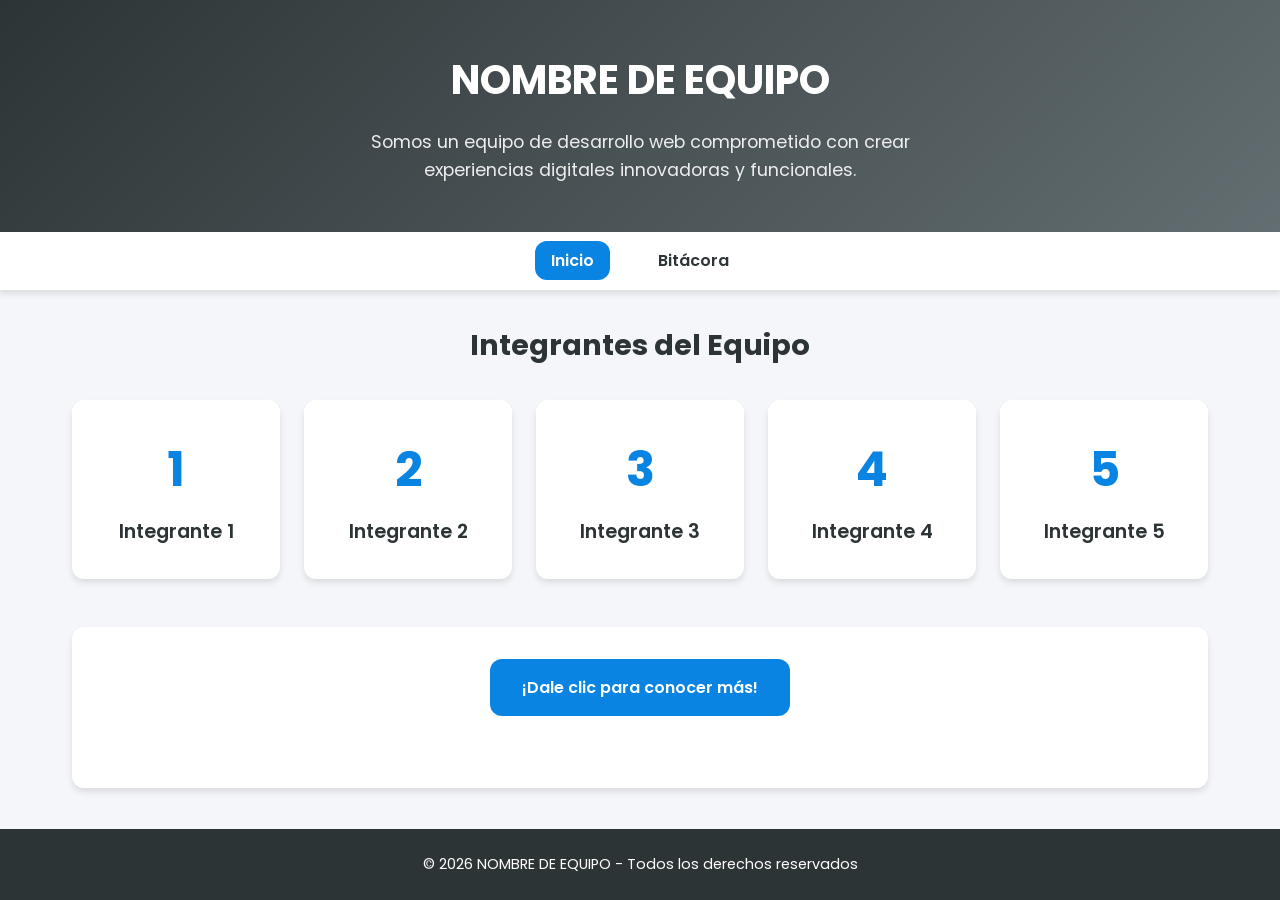
==== index.html @ 1806ba80 "origin" ====
<!DOCTYPE html>
<html lang="es">
<head>
    <meta charset="UTF-8">
    <meta name="viewport" content="width=device-width, initial-scale=1.0">
    <title> NOMBRE DE EQUIPO - Portada</title>
    <link rel="preconnect" href="https://fonts.googleapis.com">
    <link rel="preconnect" href="https://fonts.gstatic.com" crossorigin>
    <link href="https://fonts.googleapis.com/css2?family=Poppins:wght@400;600;700&display=swap" rel="stylesheet">
    <link rel="stylesheet" href="css/styles.css">
</head>
<body>
    <header class="portada-header">
        <h1 class="titulo-equipo"> NOMBRE DE EQUIPO</h1>
        <p class="presentacion-equipo">Somos un equipo de desarrollo web comprometido con crear experiencias digitales innovadoras y funcionales.</p>
    </header>

    <nav class="navegacion">
        <ul class="menu-navegacion">
            <li><a href="index.html" class="enlace-nav activo">Inicio</a></li>
            <li><a href="bitacora.html" class="enlace-nav">Bitácora</a></li>
        </ul>
    </nav>

    <main class="contenido-principal">
        <section class="seccion-integrantes">
            <h2 class="subtitulo">Integrantes del Equipo</h2>
            <div class="lista-integrantes">
                <a href="integrante1.html" class="tarjeta-integrante">
                    <span class="numero-integrante">1</span>
                    <span class="nombre-integrante">Integrante 1</span>
                </a>
                <a href="integrante2.html" class="tarjeta-integrante">
                    <span class="numero-integrante">2</span>
                    <span class="nombre-integrante">Integrante 2</span>
                </a>
                <a href="integrante3.html" class="tarjeta-integrante">
                    <span class="numero-integrante">3</span>
                    <span class="nombre-integrante">Integrante 3</span>
                </a>
                <a href="integrante4.html" class="tarjeta-integrante">
                    <span class="numero-integrante">4</span>
                    <span class="nombre-integrante">Integrante 4</span>
                </a>
                <a href="integrante5.html" class="tarjeta-integrante">
                    <span class="numero-integrante">5</span>
                    <span class="nombre-integrante">Integrante 5</span>
                </a>
            </div>
        </section>

        <section class="seccion-interactividad">
            <button id="boton-saludo" class="boton-interactivo">¡Dale clic para conocer más!</button>
            <p id="mensaje-salida" class="mensaje-dinamico"></p>
        </section>
    </main>

    <footer class="pie-pagina">
        <p>&copy; 2026  NOMBRE DE EQUIPO - Todos los derechos reservados</p>
    </footer>

    <script src="js/main.js"></script>
</body>
</html>
---- css/styles.css ----
* {
    margin: 0;
    padding: 0;
    box-sizing: border-box;
}

:root {
    --color-primario: #2d3436;
    --color-secundario: #636e72;
    --color-acento: #0984e3;
    --color-fondo: #f5f6fa;
    --color-blanco: #ffffff;
    --sombra: 0 4px 6px rgba(0, 0, 0, 0.1);
    --radio-borde: 12px;
}

body {
    font-family: 'Poppins', sans-serif;
    background-color: var(--color-fondo);
    color: var(--color-primario);
    line-height: 1.6;
    min-height: 100vh;
    display: flex;
    flex-direction: column;
}

header, footer {
    background-color: var(--color-primario);
    color: var(--color-blanco);
    padding: 1.5rem 2rem;
    text-align: center;
}

.portada-header {
    padding: 3rem 2rem;
    background: linear-gradient(135deg, var(--color-primario) 0%, var(--color-secundario) 100%);
}

.titulo-equipo {
    font-size: 2.5rem;
    font-weight: 700;
    margin-bottom: 1rem;
}

.presentacion-equipo {
    font-size: 1.1rem;
    max-width: 600px;
    margin: 0 auto;
    opacity: 0.9;
}

.navegacion {
    background-color: var(--color-blanco);
    box-shadow: var(--sombra);
    position: sticky;
    top: 0;
    z-index: 100;
}

.menu-navegacion {
    list-style: none;
    display: flex;
    justify-content: center;
    gap: 2rem;
    padding: 1rem;
    max-width: 1200px;
    margin: 0 auto;
}

.enlace-nav {
    text-decoration: none;
    color: var(--color-primario);
    font-weight: 600;
    padding: 0.5rem 1rem;
    border-radius: var(--radio-borde);
    transition: all 0.3s ease;
}

.enlace-nav:hover,
.enlace-nav.activo {
    background-color: var(--color-acento);
    color: var(--color-blanco);
}

.contenido-principal {
    flex: 1;
    padding: 2rem;
    max-width: 1200px;
    margin: 0 auto;
    width: 100%;
}

.subtitulo {
    font-size: 1.8rem;
    text-align: center;
    margin-bottom: 2rem;
    color: var(--color-primario);
}

.lista-integrantes {
    display: grid;
    grid-template-columns: repeat(auto-fit, minmax(200px, 1fr));
    gap: 1.5rem;
    margin-bottom: 3rem;
}

.tarjeta-integrante {
    display: flex;
    flex-direction: column;
    align-items: center;
    justify-content: center;
    background-color: var(--color-blanco);
    padding: 2rem;
    border-radius: var(--radio-borde);
    box-shadow: var(--sombra);
    text-decoration: none;
    color: var(--color-primario);
    transition: all 0.3s ease;
}

.tarjeta-integrante:hover {
    transform: translateY(-5px);
    box-shadow: 0 8px 12px rgba(0, 0, 0, 0.15);
}

.numero-integrante {
    font-size: 3rem;
    font-weight: 700;
    color: var(--color-acento);
    margin-bottom: 0.5rem;
}

.nombre-integrante {
    font-size: 1.2rem;
    font-weight: 600;
}

.seccion-interactividad {
    text-align: center;
    padding: 2rem;
    background-color: var(--color-blanco);
    border-radius: var(--radio-borde);
    box-shadow: var(--sombra);
}

.boton-interactivo {
    background-color: var(--color-acento);
    color: var(--color-blanco);
    border: none;
    padding: 1rem 2rem;
    font-size: 1rem;
    font-weight: 600;
    border-radius: var(--radio-borde);
    cursor: pointer;
    transition: all 0.3s ease;
    font-family: inherit;
}

.boton-interactivo:hover {
    background-color: #0769b5;
    transform: scale(1.05);
}

.mensaje-dinamico {
    margin-top: 1rem;
    font-size: 1.1rem;
    color: var(--color-acento);
    min-height: 1.5rem;
}

.pie-pagina {
    font-size: 0.9rem;
    margin-top: auto;
}

.tarjeta-presentacion {
    background-color: var(--color-blanco);
    border-radius: var(--radio-borde);
    box-shadow: var(--sombra);
    max-width: 600px;
    margin: 0 auto;
    overflow: hidden;
}

.tarjeta-header {
    background: linear-gradient(135deg, var(--color-acento) 0%, #74b9ff 100%);
    padding: 2rem;
    display: flex;
    flex-direction: column;
    align-items: center;
    gap: 1rem;
}

.foto-perfil {
    width: 150px;
    height: 150px;
    border-radius: 50%;
    object-fit: cover;
    border: 4px solid var(--color-blanco);
    background-color: var(--color-secundario);
}

.boton-cambiar-foto {
    background-color: var(--color-blanco);
    color: var(--color-acento);
    border: none;
    padding: 0.5rem 1rem;
    border-radius: var(--radio-borde);
    cursor: pointer;
    font-weight: 600;
    font-family: inherit;
    transition: all 0.3s ease;
}

.boton-cambiar-foto:hover {
    transform: scale(1.05);
}

.tarjeta-contenido {
    padding: 2rem;
}

.nombre-completo {
    font-size: 1.8rem;
    margin-bottom: 1rem;
    color: var(--color-primario);
}

.ubicacion,
.edad {
    margin-bottom: 0.5rem;
    font-size: 1rem;
}

.titulo-seccion {
    font-size: 1.2rem;
    margin-top: 1.5rem;
    margin-bottom: 0.75rem;
    color: var(--color-acento);
}

.lista-elementos {
    list-style-position: inside;
    padding-left: 0.5rem;
}

.lista-elementos li {
    padding: 0.25rem 0;
    color: var(--color-secundario);
}

.boton-mostrar-mas {
    display: block;
    width: 100%;
    margin-top: 1.5rem;
    padding: 0.75rem;
    background-color: var(--color-acento);
    color: var(--color-blanco);
    border: none;
    border-radius: var(--radio-borde);
    font-size: 1rem;
    font-weight: 600;
    cursor: pointer;
    font-family: inherit;
    transition: all 0.3s ease;
}

.boton-mostrar-mas:hover {
    background-color: #0769b5;
}

.info-extra {
    margin-top: 1rem;
    padding: 1rem;
    background-color: var(--color-fondo);
    border-radius: var(--radio-borde);
    transition: all 0.3s ease;
}

.info-extra.oculto {
    display: none;
}

.seccion-bitacora {
    background-color: var(--color-blanco);
    border-radius: var(--radio-borde);
    box-shadow: var(--sombra);
    padding: 2rem;
}

.entrada-bitacora {
    padding: 1.5rem;
    border-left: 4px solid var(--color-acento);
    margin-bottom: 1.5rem;
    background-color: var(--color-fondo);
    border-radius: 0 var(--radio-borde) var(--radio-borde) 0;
}

.fecha-entrada {
    font-size: 0.85rem;
    color: var(--color-secundario);
    margin-bottom: 0.5rem;
}

.titulo-entrada {
    font-size: 1.3rem;
    margin-bottom: 0.75rem;
    color: var(--color-primario);
}

.contenido-entrada {
    color: var(--color-secundario);
    line-height: 1.7;
}

@media (max-width: 900px) {
    .titulo-equipo {
        font-size: 2rem;
    }
    
    .menu-navegacion {
        gap: 1rem;
    }
    
    .lista-integrantes {
        grid-template-columns: repeat(2, 1fr);
    }
}

@media (max-width: 400px) {
    header, footer {
        padding: 1rem;
    }
    
    .titulo-equipo {
        font-size: 1.5rem;
    }
    
    .presentacion-equipo {
        font-size: 1rem;
    }
    
    .menu-navegacion {
        flex-direction: column;
        align-items: center;
        gap: 0.5rem;
    }
    
    .lista-integrantes {
        grid-template-columns: 1fr;
    }
    
    .tarjeta-contenido {
        padding: 1rem;
    }
    
    .foto-perfil {
        width: 120px;
        height: 120px;
    }
}
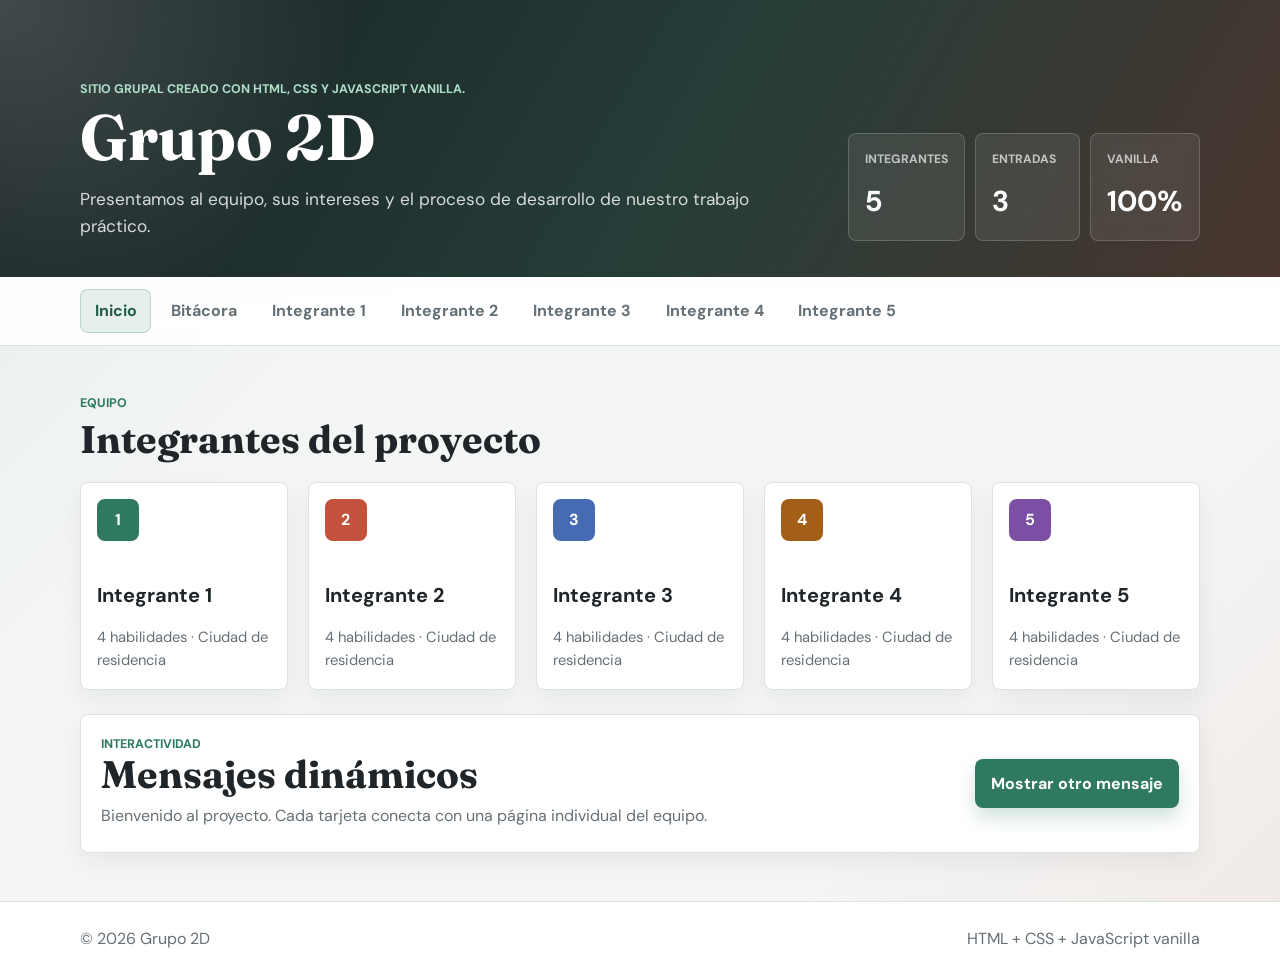
==== commit 6d21ae08: "feat: base style" ====
--- a/index.html
+++ b/index.html
@@ -3,62 +3,15 @@
 <head>
     <meta charset="UTF-8">
     <meta name="viewport" content="width=device-width, initial-scale=1.0">
-    <title> NOMBRE DE EQUIPO - Portada</title>
+    <title>Grupo 2D - Portada</title>
     <link rel="preconnect" href="https://fonts.googleapis.com">
     <link rel="preconnect" href="https://fonts.gstatic.com" crossorigin>
-    <link href="https://fonts.googleapis.com/css2?family=Poppins:wght@400;600;700&display=swap" rel="stylesheet">
+    <link href="https://fonts.googleapis.com/css2?family=DM+Sans:wght@400;500;700&family=Fraunces:opsz,wght@9..144,700&display=swap" rel="stylesheet">
     <link rel="stylesheet" href="css/styles.css">
 </head>
-<body>
-    <header class="portada-header">
-        <h1 class="titulo-equipo"> NOMBRE DE EQUIPO</h1>
-        <p class="presentacion-equipo">Somos un equipo de desarrollo web comprometido con crear experiencias digitales innovadoras y funcionales.</p>
-    </header>
-
-    <nav class="navegacion">
-        <ul class="menu-navegacion">
-            <li><a href="index.html" class="enlace-nav activo">Inicio</a></li>
-            <li><a href="bitacora.html" class="enlace-nav">Bitácora</a></li>
-        </ul>
-    </nav>
-
-    <main class="contenido-principal">
-        <section class="seccion-integrantes">
-            <h2 class="subtitulo">Integrantes del Equipo</h2>
-            <div class="lista-integrantes">
-                <a href="integrante1.html" class="tarjeta-integrante">
-                    <span class="numero-integrante">1</span>
-                    <span class="nombre-integrante">Integrante 1</span>
-                </a>
-                <a href="integrante2.html" class="tarjeta-integrante">
-                    <span class="numero-integrante">2</span>
-                    <span class="nombre-integrante">Integrante 2</span>
-                </a>
-                <a href="integrante3.html" class="tarjeta-integrante">
-                    <span class="numero-integrante">3</span>
-                    <span class="nombre-integrante">Integrante 3</span>
-                </a>
-                <a href="integrante4.html" class="tarjeta-integrante">
-                    <span class="numero-integrante">4</span>
-                    <span class="nombre-integrante">Integrante 4</span>
-                </a>
-                <a href="integrante5.html" class="tarjeta-integrante">
-                    <span class="numero-integrante">5</span>
-                    <span class="nombre-integrante">Integrante 5</span>
-                </a>
-            </div>
-        </section>
-
-        <section class="seccion-interactividad">
-            <button id="boton-saludo" class="boton-interactivo">¡Dale clic para conocer más!</button>
-            <p id="mensaje-salida" class="mensaje-dinamico"></p>
-        </section>
-    </main>
-
-    <footer class="pie-pagina">
-        <p>&copy; 2026  NOMBRE DE EQUIPO - Todos los derechos reservados</p>
-    </footer>
-
-    <script src="js/main.js"></script>
+<body data-page="home">
+    <div id="app"></div>
+    <script src="js/data.js"></script>
+    <script src="js/app.js"></script>
 </body>
-</html>+</html>
--- a/css/styles.css
+++ b/css/styles.css
@@ -1,361 +1,486 @@
+:root {
+    --color-ink: #1f2528;
+    --color-muted: #657076;
+    --color-paper: #f4f6f5;
+    --color-surface: #ffffff;
+    --color-line: #dce2df;
+    --color-primary: #2f7a5f;
+    --color-primary-dark: #235d49;
+    --color-coral: #c4513b;
+    --color-gold: #a35f16;
+    --shadow-soft: 0 18px 45px rgba(31, 37, 40, 0.11);
+    --radius: 8px;
+    --container: 1120px;
+}
+
 * {
+    box-sizing: border-box;
     margin: 0;
     padding: 0;
-    box-sizing: border-box;
-}
-
-:root {
-    --color-primario: #2d3436;
-    --color-secundario: #636e72;
-    --color-acento: #0984e3;
-    --color-fondo: #f5f6fa;
-    --color-blanco: #ffffff;
-    --sombra: 0 4px 6px rgba(0, 0, 0, 0.1);
-    --radio-borde: 12px;
+}
+
+html {
+    min-width: 320px;
+    scroll-behavior: smooth;
 }
 
 body {
-    font-family: 'Poppins', sans-serif;
-    background-color: var(--color-fondo);
-    color: var(--color-primario);
+    min-height: 100vh;
+    background:
+        linear-gradient(135deg, rgba(47, 122, 95, 0.08), transparent 32rem),
+        linear-gradient(315deg, rgba(196, 81, 59, 0.08), transparent 28rem),
+        var(--color-paper);
+    color: var(--color-ink);
+    font-family: "DM Sans", "Segoe UI", sans-serif;
     line-height: 1.6;
-    min-height: 100vh;
-    display: flex;
-    flex-direction: column;
-}
-
-header, footer {
-    background-color: var(--color-primario);
-    color: var(--color-blanco);
-    padding: 1.5rem 2rem;
-    text-align: center;
-}
-
-.portada-header {
-    padding: 3rem 2rem;
-    background: linear-gradient(135deg, var(--color-primario) 0%, var(--color-secundario) 100%);
-}
-
-.titulo-equipo {
-    font-size: 2.5rem;
-    font-weight: 700;
-    margin-bottom: 1rem;
-}
-
-.presentacion-equipo {
-    font-size: 1.1rem;
-    max-width: 600px;
-    margin: 0 auto;
-    opacity: 0.9;
-}
-
-.navegacion {
-    background-color: var(--color-blanco);
-    box-shadow: var(--sombra);
+}
+
+a {
+    color: inherit;
+}
+
+button {
+    font: inherit;
+}
+
+img {
+    display: block;
+    max-width: 100%;
+}
+
+.container {
+    width: min(100% - 2rem, var(--container));
+    margin-inline: auto;
+}
+
+.site-header {
+    padding: 4rem 0 2.25rem;
+    color: var(--color-surface);
+    background:
+        radial-gradient(circle at top left, rgba(255, 255, 255, 0.18), transparent 22rem),
+        linear-gradient(120deg, #182124, #263d38 54%, #49352e);
+}
+
+.hero-grid {
+    display: grid;
+    grid-template-columns: minmax(0, 1fr) minmax(16rem, 22rem);
+    gap: 2rem;
+    align-items: end;
+}
+
+.hero-content {
+    max-width: 46rem;
+}
+
+.eyebrow {
+    color: var(--color-primary);
+    font-size: 0.78rem;
+    font-weight: 700;
+    letter-spacing: 0;
+    text-transform: uppercase;
+}
+
+.site-header .eyebrow {
+    color: #aee0c9;
+}
+
+.hero-title {
+    margin-top: 0.45rem;
+    font-family: "Fraunces", Georgia, serif;
+    font-size: clamp(2.4rem, 5vw, 5rem);
+    line-height: 0.95;
+    letter-spacing: 0;
+}
+
+.hero-copy {
+    max-width: 42rem;
+    margin-top: 1.1rem;
+    color: rgba(255, 255, 255, 0.82);
+    font-size: 1.08rem;
+}
+
+.hero-stats {
+    display: grid;
+    grid-template-columns: repeat(3, 1fr);
+    gap: 0.65rem;
+}
+
+.stat-item {
+    min-height: 6.5rem;
+    padding: 1rem;
+    border: 1px solid rgba(255, 255, 255, 0.18);
+    border-radius: var(--radius);
+    background: rgba(255, 255, 255, 0.08);
+    backdrop-filter: blur(8px);
+}
+
+.stat-item dt {
+    color: rgba(255, 255, 255, 0.68);
+    font-size: 0.76rem;
+    font-weight: 700;
+    text-transform: uppercase;
+}
+
+.stat-item dd {
+    margin-top: 0.5rem;
+    font-size: 1.8rem;
+    font-weight: 700;
+}
+
+.site-nav {
     position: sticky;
     top: 0;
-    z-index: 100;
-}
-
-.menu-navegacion {
+    z-index: 10;
+    border-bottom: 1px solid var(--color-line);
+    background: rgba(255, 255, 255, 0.92);
+    backdrop-filter: blur(12px);
+}
+
+.nav-list {
+    display: flex;
+    gap: 0.35rem;
+    align-items: center;
+    overflow-x: auto;
+    padding: 0.75rem 0;
+}
+
+.nav-link {
+    flex: 0 0 auto;
+    min-height: 2.5rem;
+    padding: 0.52rem 0.85rem;
+    border: 1px solid transparent;
+    border-radius: var(--radius);
+    color: var(--color-muted);
+    font-weight: 700;
+    text-decoration: none;
+    transition: background 180ms ease, border-color 180ms ease, color 180ms ease;
+}
+
+.nav-link:hover,
+.nav-link.is-active {
+    border-color: rgba(47, 122, 95, 0.24);
+    background: rgba(47, 122, 95, 0.11);
+    color: var(--color-primary-dark);
+}
+
+.site-main {
+    padding: 3rem 0;
+}
+
+.page-stack {
+    display: grid;
+    gap: 1.5rem;
+}
+
+.section-heading {
+    display: grid;
+    gap: 0.35rem;
+}
+
+.section-heading h2,
+.message-panel h2,
+.profile-summary h2 {
+    font-family: "Fraunces", Georgia, serif;
+    font-size: clamp(1.8rem, 3vw, 2.8rem);
+    line-height: 1;
+    letter-spacing: 0;
+}
+
+.member-grid {
+    display: grid;
+    grid-template-columns: repeat(5, minmax(0, 1fr));
+    gap: 1rem;
+}
+
+.member-card {
+    --member-accent: var(--color-primary);
+    display: grid;
+    min-height: 13rem;
+    align-content: space-between;
+    padding: 1rem;
+    border: 1px solid var(--color-line);
+    border-radius: var(--radius);
+    background: var(--color-surface);
+    box-shadow: 0 10px 24px rgba(31, 37, 40, 0.06);
+    text-decoration: none;
+    transition: border-color 180ms ease, box-shadow 180ms ease, transform 180ms ease;
+}
+
+.member-card:hover {
+    border-color: var(--member-accent);
+    box-shadow: var(--shadow-soft);
+    transform: translateY(-4px);
+}
+
+.member-number {
+    width: 2.6rem;
+    height: 2.6rem;
+    display: grid;
+    place-items: center;
+    border-radius: var(--radius);
+    background: var(--member-accent);
+    color: var(--color-surface);
+    font-weight: 700;
+}
+
+.member-name {
+    margin-top: 2.2rem;
+    font-size: 1.25rem;
+    font-weight: 700;
+    line-height: 1.2;
+}
+
+.member-meta {
+    margin-top: 0.75rem;
+    color: var(--color-muted);
+    font-size: 0.92rem;
+}
+
+.message-panel {
+    display: flex;
+    gap: 1.5rem;
+    align-items: center;
+    justify-content: space-between;
+    padding: 1.25rem;
+    border: 1px solid var(--color-line);
+    border-radius: var(--radius);
+    background: var(--color-surface);
+    box-shadow: 0 10px 24px rgba(31, 37, 40, 0.06);
+}
+
+.message-output {
+    min-height: 1.8rem;
+    margin-top: 0.6rem;
+    color: var(--color-muted);
+    opacity: 0;
+    transition: opacity 180ms ease;
+}
+
+.message-output.is-visible {
+    opacity: 1;
+}
+
+.button {
+    min-height: 2.75rem;
+    border: 0;
+    border-radius: var(--radius);
+    cursor: pointer;
+    font-weight: 700;
+    transition: transform 180ms ease, background 180ms ease, box-shadow 180ms ease;
+}
+
+.button:hover {
+    transform: translateY(-2px);
+}
+
+.button-primary {
+    padding: 0.75rem 1rem;
+    background: var(--color-primary);
+    color: var(--color-surface);
+    box-shadow: 0 10px 18px rgba(47, 122, 95, 0.22);
+}
+
+.button-primary:hover {
+    background: var(--color-primary-dark);
+}
+
+.button-light {
+    padding: 0.7rem 1rem;
+    background: var(--color-surface);
+    color: var(--color-primary-dark);
+}
+
+.profile-layout {
+    display: grid;
+    grid-template-columns: minmax(16rem, 24rem) minmax(0, 1fr);
+    gap: 1.5rem;
+    align-items: start;
+}
+
+.profile-aside,
+.profile-card,
+.timeline-entry {
+    border: 1px solid var(--color-line);
+    border-radius: var(--radius);
+    background: var(--color-surface);
+    box-shadow: 0 10px 24px rgba(31, 37, 40, 0.06);
+}
+
+.profile-aside {
+    --member-accent: var(--color-primary);
+    display: grid;
+    gap: 1rem;
+    padding: 1rem;
+    background:
+        linear-gradient(180deg, var(--member-accent) 0 9rem, var(--color-surface) 9rem);
+}
+
+.profile-photo {
+    width: min(100%, 17rem);
+    aspect-ratio: 1;
+    margin-inline: auto;
+    border: 5px solid var(--color-surface);
+    border-radius: var(--radius);
+    object-fit: cover;
+    box-shadow: var(--shadow-soft);
+    transition: filter 180ms ease, border-color 180ms ease;
+}
+
+.profile-summary {
+    display: grid;
+    gap: 0.35rem;
+}
+
+.profile-summary p:not(.eyebrow) {
+    color: var(--color-muted);
+}
+
+.profile-card {
+    display: grid;
+    gap: 1rem;
+    padding: 1.25rem;
+}
+
+.info-section {
+    display: grid;
+    gap: 0.8rem;
+    padding-bottom: 1rem;
+    border-bottom: 1px solid var(--color-line);
+}
+
+.info-section h3,
+.timeline-entry h3 {
+    font-size: 1.18rem;
+    line-height: 1.2;
+}
+
+.tag-list {
+    display: flex;
+    flex-wrap: wrap;
+    gap: 0.55rem;
     list-style: none;
+}
+
+.tag-list li {
+    padding: 0.45rem 0.7rem;
+    border: 1px solid var(--color-line);
+    border-radius: var(--radius);
+    background: var(--color-paper);
+    color: var(--color-muted);
+    font-weight: 500;
+}
+
+.extra-info {
+    padding: 1rem;
+    border-left: 4px solid var(--color-coral);
+    border-radius: var(--radius);
+    background: rgba(196, 81, 59, 0.09);
+    color: var(--color-muted);
+}
+
+.is-hidden {
+    display: none;
+}
+
+.timeline {
+    display: grid;
+    gap: 1rem;
+}
+
+.timeline-entry {
+    display: grid;
+    gap: 0.7rem;
+    padding: 1.25rem;
+    border-left: 5px solid var(--color-gold);
+}
+
+.timeline-date {
+    color: var(--color-muted);
+    font-size: 0.9rem;
+    font-weight: 700;
+}
+
+.timeline-text {
+    color: var(--color-muted);
+}
+
+.timeline-text strong {
+    color: var(--color-ink);
+}
+
+.site-footer {
+    padding: 1.5rem 0;
+    border-top: 1px solid var(--color-line);
+    background: var(--color-surface);
+    color: var(--color-muted);
+}
+
+.footer-inner {
     display: flex;
-    justify-content: center;
-    gap: 2rem;
-    padding: 1rem;
-    max-width: 1200px;
-    margin: 0 auto;
-}
-
-.enlace-nav {
-    text-decoration: none;
-    color: var(--color-primario);
-    font-weight: 600;
-    padding: 0.5rem 1rem;
-    border-radius: var(--radio-borde);
-    transition: all 0.3s ease;
-}
-
-.enlace-nav:hover,
-.enlace-nav.activo {
-    background-color: var(--color-acento);
-    color: var(--color-blanco);
-}
-
-.contenido-principal {
-    flex: 1;
-    padding: 2rem;
-    max-width: 1200px;
-    margin: 0 auto;
-    width: 100%;
-}
-
-.subtitulo {
-    font-size: 1.8rem;
-    text-align: center;
-    margin-bottom: 2rem;
-    color: var(--color-primario);
-}
-
-.lista-integrantes {
-    display: grid;
-    grid-template-columns: repeat(auto-fit, minmax(200px, 1fr));
-    gap: 1.5rem;
-    margin-bottom: 3rem;
-}
-
-.tarjeta-integrante {
-    display: flex;
-    flex-direction: column;
-    align-items: center;
-    justify-content: center;
-    background-color: var(--color-blanco);
-    padding: 2rem;
-    border-radius: var(--radio-borde);
-    box-shadow: var(--sombra);
-    text-decoration: none;
-    color: var(--color-primario);
-    transition: all 0.3s ease;
-}
-
-.tarjeta-integrante:hover {
-    transform: translateY(-5px);
-    box-shadow: 0 8px 12px rgba(0, 0, 0, 0.15);
-}
-
-.numero-integrante {
-    font-size: 3rem;
-    font-weight: 700;
-    color: var(--color-acento);
-    margin-bottom: 0.5rem;
-}
-
-.nombre-integrante {
-    font-size: 1.2rem;
-    font-weight: 600;
-}
-
-.seccion-interactividad {
-    text-align: center;
-    padding: 2rem;
-    background-color: var(--color-blanco);
-    border-radius: var(--radio-borde);
-    box-shadow: var(--sombra);
-}
-
-.boton-interactivo {
-    background-color: var(--color-acento);
-    color: var(--color-blanco);
-    border: none;
-    padding: 1rem 2rem;
-    font-size: 1rem;
-    font-weight: 600;
-    border-radius: var(--radio-borde);
-    cursor: pointer;
-    transition: all 0.3s ease;
-    font-family: inherit;
-}
-
-.boton-interactivo:hover {
-    background-color: #0769b5;
-    transform: scale(1.05);
-}
-
-.mensaje-dinamico {
-    margin-top: 1rem;
-    font-size: 1.1rem;
-    color: var(--color-acento);
-    min-height: 1.5rem;
-}
-
-.pie-pagina {
-    font-size: 0.9rem;
-    margin-top: auto;
-}
-
-.tarjeta-presentacion {
-    background-color: var(--color-blanco);
-    border-radius: var(--radio-borde);
-    box-shadow: var(--sombra);
-    max-width: 600px;
-    margin: 0 auto;
-    overflow: hidden;
-}
-
-.tarjeta-header {
-    background: linear-gradient(135deg, var(--color-acento) 0%, #74b9ff 100%);
-    padding: 2rem;
-    display: flex;
-    flex-direction: column;
-    align-items: center;
     gap: 1rem;
-}
-
-.foto-perfil {
-    width: 150px;
-    height: 150px;
-    border-radius: 50%;
-    object-fit: cover;
-    border: 4px solid var(--color-blanco);
-    background-color: var(--color-secundario);
-}
-
-.boton-cambiar-foto {
-    background-color: var(--color-blanco);
-    color: var(--color-acento);
-    border: none;
-    padding: 0.5rem 1rem;
-    border-radius: var(--radio-borde);
-    cursor: pointer;
-    font-weight: 600;
-    font-family: inherit;
-    transition: all 0.3s ease;
-}
-
-.boton-cambiar-foto:hover {
-    transform: scale(1.05);
-}
-
-.tarjeta-contenido {
-    padding: 2rem;
-}
-
-.nombre-completo {
-    font-size: 1.8rem;
-    margin-bottom: 1rem;
-    color: var(--color-primario);
-}
-
-.ubicacion,
-.edad {
-    margin-bottom: 0.5rem;
-    font-size: 1rem;
-}
-
-.titulo-seccion {
-    font-size: 1.2rem;
-    margin-top: 1.5rem;
-    margin-bottom: 0.75rem;
-    color: var(--color-acento);
-}
-
-.lista-elementos {
-    list-style-position: inside;
-    padding-left: 0.5rem;
-}
-
-.lista-elementos li {
-    padding: 0.25rem 0;
-    color: var(--color-secundario);
-}
-
-.boton-mostrar-mas {
-    display: block;
-    width: 100%;
-    margin-top: 1.5rem;
-    padding: 0.75rem;
-    background-color: var(--color-acento);
-    color: var(--color-blanco);
-    border: none;
-    border-radius: var(--radio-borde);
-    font-size: 1rem;
-    font-weight: 600;
-    cursor: pointer;
-    font-family: inherit;
-    transition: all 0.3s ease;
-}
-
-.boton-mostrar-mas:hover {
-    background-color: #0769b5;
-}
-
-.info-extra {
-    margin-top: 1rem;
-    padding: 1rem;
-    background-color: var(--color-fondo);
-    border-radius: var(--radio-borde);
-    transition: all 0.3s ease;
-}
-
-.info-extra.oculto {
-    display: none;
-}
-
-.seccion-bitacora {
-    background-color: var(--color-blanco);
-    border-radius: var(--radio-borde);
-    box-shadow: var(--sombra);
-    padding: 2rem;
-}
-
-.entrada-bitacora {
-    padding: 1.5rem;
-    border-left: 4px solid var(--color-acento);
-    margin-bottom: 1.5rem;
-    background-color: var(--color-fondo);
-    border-radius: 0 var(--radio-borde) var(--radio-borde) 0;
-}
-
-.fecha-entrada {
-    font-size: 0.85rem;
-    color: var(--color-secundario);
-    margin-bottom: 0.5rem;
-}
-
-.titulo-entrada {
-    font-size: 1.3rem;
-    margin-bottom: 0.75rem;
-    color: var(--color-primario);
-}
-
-.contenido-entrada {
-    color: var(--color-secundario);
-    line-height: 1.7;
+    justify-content: space-between;
+}
+
+@media (min-width: 1200px) {
+    .site-header {
+        padding-top: 5rem;
+    }
+
+    .member-grid {
+        gap: 1.25rem;
+    }
 }
 
 @media (max-width: 900px) {
-    .titulo-equipo {
-        font-size: 2rem;
-    }
-    
-    .menu-navegacion {
-        gap: 1rem;
-    }
-    
-    .lista-integrantes {
-        grid-template-columns: repeat(2, 1fr);
+    .hero-grid,
+    .profile-layout {
+        grid-template-columns: 1fr;
+    }
+
+    .hero-stats {
+        max-width: 34rem;
+    }
+
+    .member-grid {
+        grid-template-columns: repeat(2, minmax(0, 1fr));
+    }
+
+    .message-panel,
+    .footer-inner {
+        align-items: flex-start;
+        flex-direction: column;
     }
 }
 
 @media (max-width: 400px) {
-    header, footer {
+    .container {
+        width: min(100% - 1rem, var(--container));
+    }
+
+    .site-header {
+        padding: 2.5rem 0 1.5rem;
+    }
+
+    .site-main {
+        padding: 1.5rem 0;
+    }
+
+    .hero-title {
+        font-size: 2.35rem;
+    }
+
+    .hero-stats,
+    .member-grid {
+        grid-template-columns: 1fr;
+    }
+
+    .message-panel,
+    .profile-card,
+    .timeline-entry {
         padding: 1rem;
     }
-    
-    .titulo-equipo {
-        font-size: 1.5rem;
-    }
-    
-    .presentacion-equipo {
-        font-size: 1rem;
-    }
-    
-    .menu-navegacion {
-        flex-direction: column;
-        align-items: center;
-        gap: 0.5rem;
-    }
-    
-    .lista-integrantes {
-        grid-template-columns: 1fr;
-    }
-    
-    .tarjeta-contenido {
-        padding: 1rem;
-    }
-    
-    .foto-perfil {
-        width: 120px;
-        height: 120px;
-    }
-}+
+    .button {
+        width: 100%;
+    }
+}
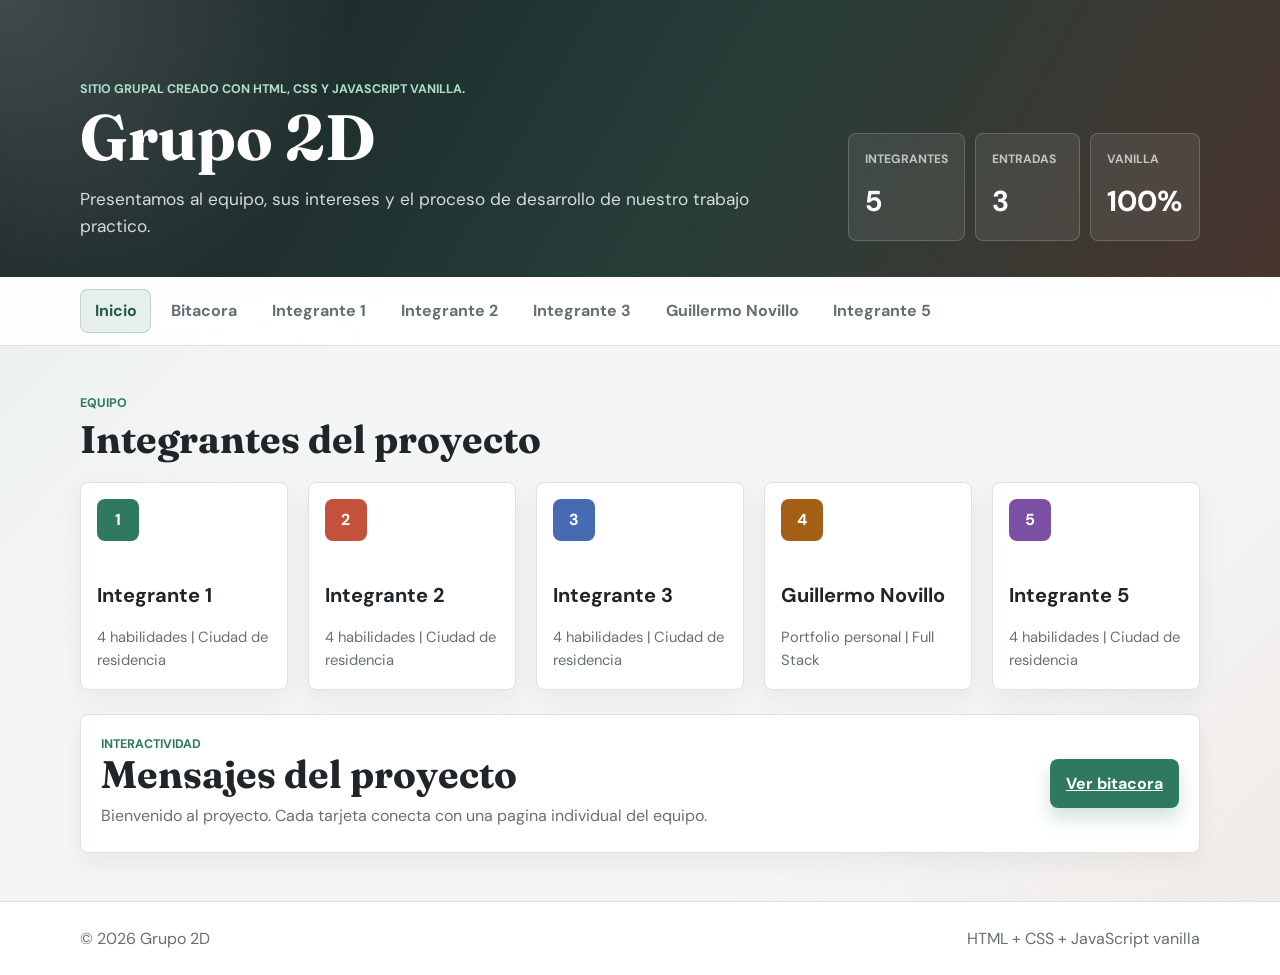
==== commit a34072e3: "Convertir paginas principales a HTML estatico y limpiar archivos desktop.ini" ====
--- a/index.html
+++ b/index.html
@@ -9,9 +9,102 @@
     <link href="https://fonts.googleapis.com/css2?family=DM+Sans:wght@400;500;700&family=Fraunces:opsz,wght@9..144,700&display=swap" rel="stylesheet">
     <link rel="stylesheet" href="css/styles.css">
 </head>
-<body data-page="home">
-    <div id="app"></div>
-    <script src="js/data.js"></script>
-    <script src="js/app.js"></script>
+<body>
+    <header class="site-header">
+        <div class="container hero-grid">
+            <div class="hero-content">
+                <p class="eyebrow">Sitio grupal creado con HTML, CSS y JavaScript vanilla.</p>
+                <h1 class="hero-title">Grupo 2D</h1>
+                <p class="hero-copy">
+                    Presentamos al equipo, sus intereses y el proceso de desarrollo de nuestro trabajo practico.
+                </p>
+            </div>
+            <dl class="hero-stats">
+                <div class="stat-item">
+                    <dt>integrantes</dt>
+                    <dd>5</dd>
+                </div>
+                <div class="stat-item">
+                    <dt>entradas</dt>
+                    <dd>3</dd>
+                </div>
+                <div class="stat-item">
+                    <dt>vanilla</dt>
+                    <dd>100%</dd>
+                </div>
+            </dl>
+        </div>
+    </header>
+
+    <nav class="site-nav" aria-label="Navegacion principal">
+        <div class="container nav-list">
+            <a class="nav-link is-active" href="index.html">Inicio</a>
+            <a class="nav-link" href="bitacora.html">Bitacora</a>
+            <a class="nav-link" href="integrante1.html">Integrante 1</a>
+            <a class="nav-link" href="integrante2.html">Integrante 2</a>
+            <a class="nav-link" href="integrante3.html">Integrante 3</a>
+            <a class="nav-link" href="integrante4.html">Guillermo Novillo</a>
+            <a class="nav-link" href="integrante5.html">Integrante 5</a>
+        </div>
+    </nav>
+
+    <main class="site-main">
+        <div class="container page-stack">
+            <section class="section-heading">
+                <p class="eyebrow">Equipo</p>
+                <h2>Integrantes del proyecto</h2>
+            </section>
+
+            <section class="member-grid">
+                <a class="member-card" href="integrante1.html" style="--member-accent: #2f7a5f;">
+                    <span class="member-number">1</span>
+                    <span class="member-name">Integrante 1</span>
+                    <span class="member-meta">4 habilidades | Ciudad de residencia</span>
+                </a>
+
+                <a class="member-card" href="integrante2.html" style="--member-accent: #c4513b;">
+                    <span class="member-number">2</span>
+                    <span class="member-name">Integrante 2</span>
+                    <span class="member-meta">4 habilidades | Ciudad de residencia</span>
+                </a>
+
+                <a class="member-card" href="integrante3.html" style="--member-accent: #476bb3;">
+                    <span class="member-number">3</span>
+                    <span class="member-name">Integrante 3</span>
+                    <span class="member-meta">4 habilidades | Ciudad de residencia</span>
+                </a>
+
+                <a class="member-card" href="integrante4.html" style="--member-accent: #a35f16;">
+                    <span class="member-number">4</span>
+                    <span class="member-name">Guillermo Novillo</span>
+                    <span class="member-meta">Portfolio personal | Full Stack</span>
+                </a>
+
+                <a class="member-card" href="integrante5.html" style="--member-accent: #7b4fa3;">
+                    <span class="member-number">5</span>
+                    <span class="member-name">Integrante 5</span>
+                    <span class="member-meta">4 habilidades | Ciudad de residencia</span>
+                </a>
+            </section>
+
+            <section class="message-panel">
+                <div>
+                    <p class="eyebrow">Interactividad</p>
+                    <h2>Mensajes del proyecto</h2>
+                    <p class="message-output is-visible">
+                        Bienvenido al proyecto. Cada tarjeta conecta con una pagina individual del equipo.
+                    </p>
+                </div>
+                <a class="button button-primary" href="bitacora.html">Ver bitacora</a>
+            </section>
+        </div>
+    </main>
+
+    <footer class="site-footer">
+        <div class="container footer-inner">
+            <p>&copy; 2026 Grupo 2D</p>
+            <p>HTML + CSS + JavaScript vanilla</p>
+        </div>
+    </footer>
 </body>
 </html>
--- a/css/styles.css
+++ b/css/styles.css
@@ -368,6 +368,35 @@
     background: var(--color-paper);
     color: var(--color-muted);
     font-weight: 500;
+    transition:
+        transform 180ms ease,
+        background 180ms ease,
+        border-color 180ms ease,
+        box-shadow 180ms ease,
+        color 180ms ease;
+}
+
+.tag-list li:hover {
+    border-color: rgba(47, 122, 95, 0.34);
+    background: rgba(47, 122, 95, 0.1);
+    color: var(--color-primary-dark);
+    box-shadow: 0 10px 18px rgba(31, 37, 40, 0.09);
+    transform: translateY(-2px) scale(1.02);
+}
+
+.tag-list li:focus-visible {
+    outline: 2px solid rgba(47, 122, 95, 0.45);
+    outline-offset: 2px;
+}
+
+@media (prefers-reduced-motion: reduce) {
+    .tag-list li {
+        transition: none;
+    }
+
+    .tag-list li:hover {
+        transform: none;
+    }
 }
 
 .extra-info {
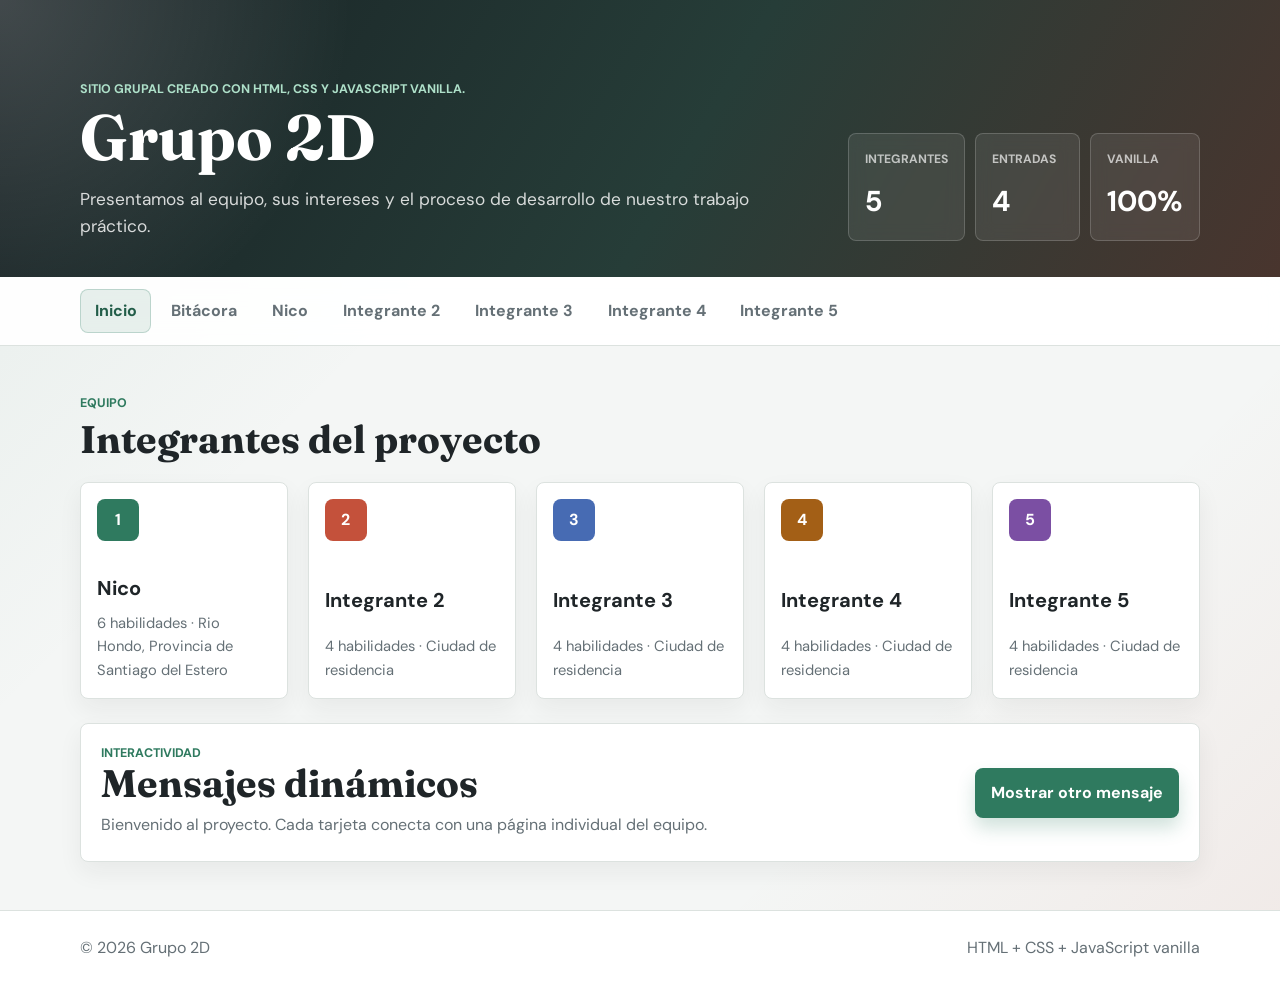
==== commit 7dbcbf12: "feat: actualizo html index bitácora e integrante2 para que usen los scripts" ====
--- a/index.html
+++ b/index.html
@@ -1,110 +1,20 @@
-<!DOCTYPE html>
+<!doctype html>
 <html lang="es">
-<head>
-    <meta charset="UTF-8">
-    <meta name="viewport" content="width=device-width, initial-scale=1.0">
+  <head>
+    <meta charset="UTF-8" />
+    <meta name="viewport" content="width=device-width, initial-scale=1.0" />
     <title>Grupo 2D - Portada</title>
-    <link rel="preconnect" href="https://fonts.googleapis.com">
-    <link rel="preconnect" href="https://fonts.gstatic.com" crossorigin>
-    <link href="https://fonts.googleapis.com/css2?family=DM+Sans:wght@400;500;700&family=Fraunces:opsz,wght@9..144,700&display=swap" rel="stylesheet">
-    <link rel="stylesheet" href="css/styles.css">
-</head>
-<body>
-    <header class="site-header">
-        <div class="container hero-grid">
-            <div class="hero-content">
-                <p class="eyebrow">Sitio grupal creado con HTML, CSS y JavaScript vanilla.</p>
-                <h1 class="hero-title">Grupo 2D</h1>
-                <p class="hero-copy">
-                    Presentamos al equipo, sus intereses y el proceso de desarrollo de nuestro trabajo practico.
-                </p>
-            </div>
-            <dl class="hero-stats">
-                <div class="stat-item">
-                    <dt>integrantes</dt>
-                    <dd>5</dd>
-                </div>
-                <div class="stat-item">
-                    <dt>entradas</dt>
-                    <dd>3</dd>
-                </div>
-                <div class="stat-item">
-                    <dt>vanilla</dt>
-                    <dd>100%</dd>
-                </div>
-            </dl>
-        </div>
-    </header>
-
-    <nav class="site-nav" aria-label="Navegacion principal">
-        <div class="container nav-list">
-            <a class="nav-link is-active" href="index.html">Inicio</a>
-            <a class="nav-link" href="bitacora.html">Bitacora</a>
-            <a class="nav-link" href="integrante1.html">Integrante 1</a>
-            <a class="nav-link" href="integrante2.html">Integrante 2</a>
-            <a class="nav-link" href="integrante3.html">Integrante 3</a>
-            <a class="nav-link" href="integrante4.html">Guillermo Novillo</a>
-            <a class="nav-link" href="integrante5.html">Integrante 5</a>
-        </div>
-    </nav>
-
-    <main class="site-main">
-        <div class="container page-stack">
-            <section class="section-heading">
-                <p class="eyebrow">Equipo</p>
-                <h2>Integrantes del proyecto</h2>
-            </section>
-
-            <section class="member-grid">
-                <a class="member-card" href="integrante1.html" style="--member-accent: #2f7a5f;">
-                    <span class="member-number">1</span>
-                    <span class="member-name">Integrante 1</span>
-                    <span class="member-meta">4 habilidades | Ciudad de residencia</span>
-                </a>
-
-                <a class="member-card" href="integrante2.html" style="--member-accent: #c4513b;">
-                    <span class="member-number">2</span>
-                    <span class="member-name">Integrante 2</span>
-                    <span class="member-meta">4 habilidades | Ciudad de residencia</span>
-                </a>
-
-                <a class="member-card" href="integrante3.html" style="--member-accent: #476bb3;">
-                    <span class="member-number">3</span>
-                    <span class="member-name">Integrante 3</span>
-                    <span class="member-meta">4 habilidades | Ciudad de residencia</span>
-                </a>
-
-                <a class="member-card" href="integrante4.html" style="--member-accent: #a35f16;">
-                    <span class="member-number">4</span>
-                    <span class="member-name">Guillermo Novillo</span>
-                    <span class="member-meta">Portfolio personal | Full Stack</span>
-                </a>
-
-                <a class="member-card" href="integrante5.html" style="--member-accent: #7b4fa3;">
-                    <span class="member-number">5</span>
-                    <span class="member-name">Integrante 5</span>
-                    <span class="member-meta">4 habilidades | Ciudad de residencia</span>
-                </a>
-            </section>
-
-            <section class="message-panel">
-                <div>
-                    <p class="eyebrow">Interactividad</p>
-                    <h2>Mensajes del proyecto</h2>
-                    <p class="message-output is-visible">
-                        Bienvenido al proyecto. Cada tarjeta conecta con una pagina individual del equipo.
-                    </p>
-                </div>
-                <a class="button button-primary" href="bitacora.html">Ver bitacora</a>
-            </section>
-        </div>
-    </main>
-
-    <footer class="site-footer">
-        <div class="container footer-inner">
-            <p>&copy; 2026 Grupo 2D</p>
-            <p>HTML + CSS + JavaScript vanilla</p>
-        </div>
-    </footer>
-</body>
+    <link rel="preconnect" href="https://fonts.googleapis.com" />
+    <link rel="preconnect" href="https://fonts.gstatic.com" crossorigin />
+    <link
+      href="https://fonts.googleapis.com/css2?family=DM+Sans:wght@400;500;700&family=Fraunces:opsz,wght@9..144,700&display=swap"
+      rel="stylesheet"
+    />
+    <link rel="stylesheet" href="css/styles.css" />
+  </head>
+  <body data-page="home">
+    <div id="app"></div>
+    <script src="js/data.js"></script>
+    <script src="js/app.js"></script>
+  </body>
 </html>
